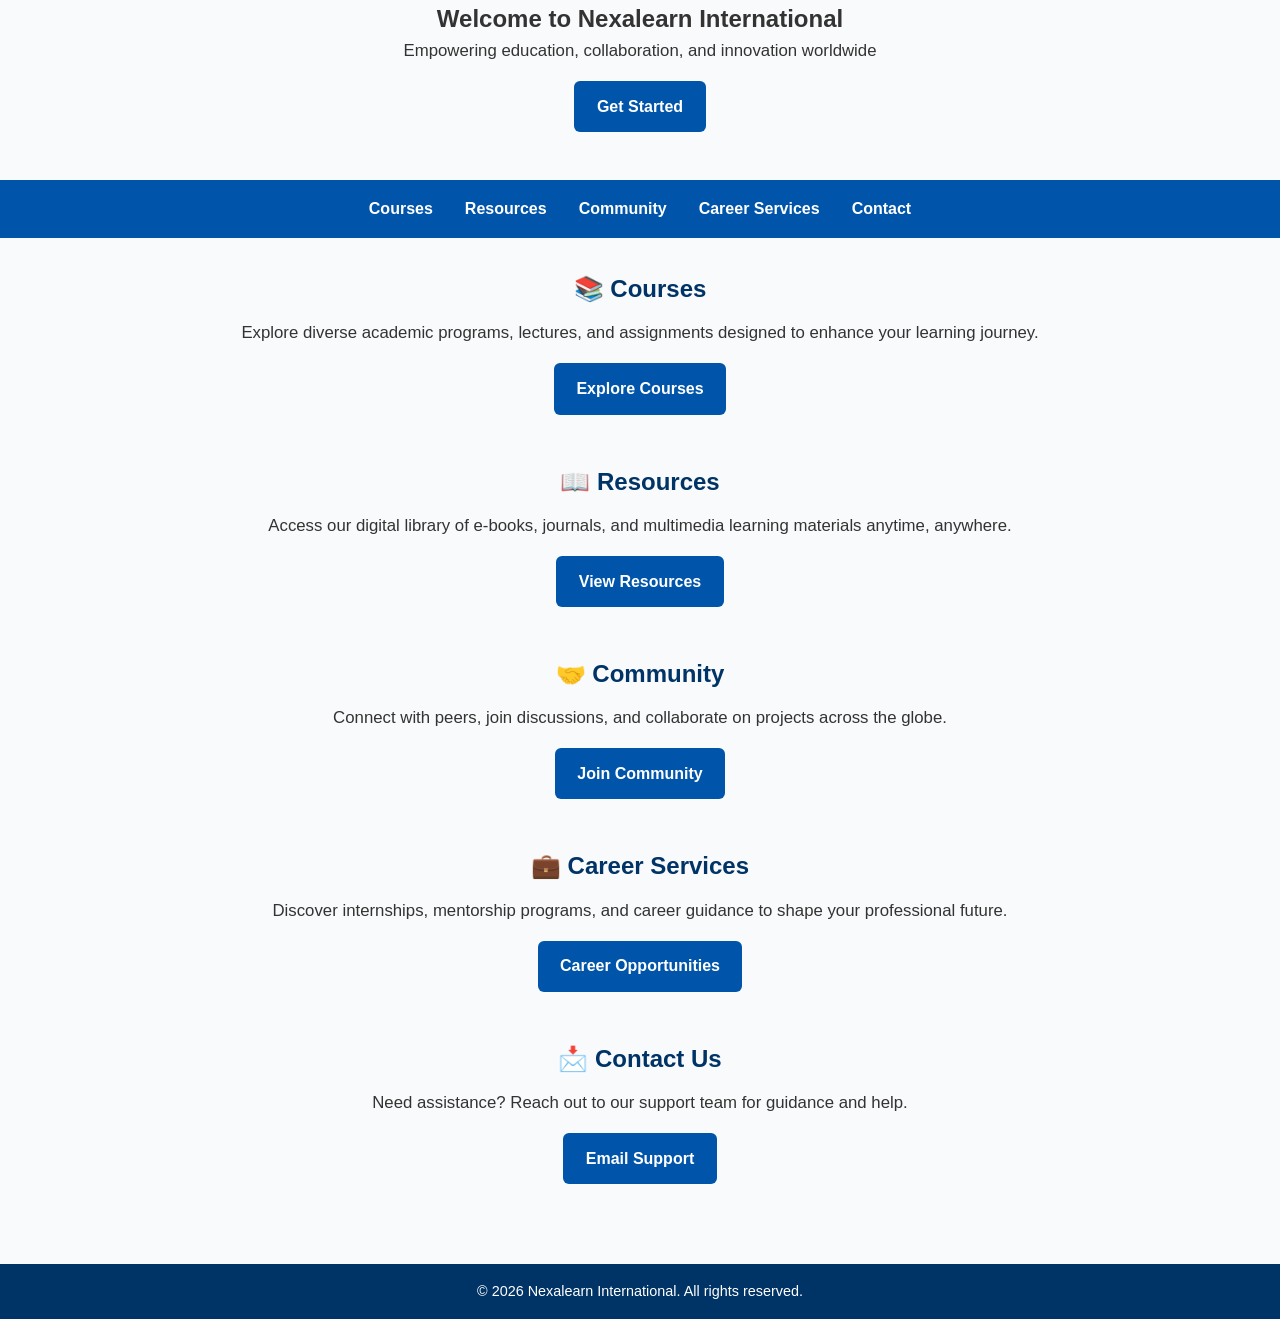
==== index.html @ a5b3d6ee "Refactor index.html with hero banner section Signed-off-by: Sulman-P <odhiambosulman3@gmail.com>" ====
<!DOCTYPE html>
<html lang="en">
<head>
  <meta charset="UTF-8">
  <meta name="viewport" content="width=device-width, initial-scale=1.0">
  <title>Nexalearn International</title>
  <link rel="stylesheet" href="styles.css">
</head>
<body>
  <!-- Hero Banner -->
  <section class="hero">
    <div class="hero-content">
      <h1>Welcome to Nexalearn International</h1>
      <p>Empowering education, collaboration, and innovation worldwide</p>
      <a href="#courses" class="btn">Get Started</a>
    </div>
  </section>

  <!-- Hamburger Menu Button -->
  <button class="menu-toggle">☰ Menu</button>

  <!-- Navigation -->
  <nav>
    <a href="#courses">Courses</a>
    <a href="#resources">Resources</a>
    <a href="#community">Community</a>
    <a href="#career">Career Services</a>
    <a href="#contact">Contact</a>
  </nav>

  <main>
    <section id="courses">
      <h2>📚 Courses</h2>
      <p>Explore diverse academic programs, lectures, and assignments designed to enhance your learning journey.</p>
      <a href="#" class="btn">Explore Courses</a>
    </section>

    <section id="resources">
      <h2>📖 Resources</h2>
      <p>Access our digital library of e-books, journals, and multimedia learning materials anytime, anywhere.</p>
      <a href="#" class="btn">View Resources</a>
    </section>

    <section id="community">
      <h2>🤝 Community</h2>
      <p>Connect with peers, join discussions, and collaborate on projects across the globe.</p>
      <a href="#" class="btn">Join Community</a>
    </section>

    <section id="career">
      <h2>💼 Career Services</h2>
      <p>Discover internships, mentorship programs, and career guidance to shape your professional future.</p>
      <a href="#" class="btn">Career Opportunities</a>
    </section>

    <section id="contact">
      <h2>📩 Contact Us</h2>
      <p>Need assistance? Reach out to our support team for guidance and help.</p>
      <a href="mailto:support@nexalearn.com" class="btn">Email Support</a>
    </section>
  </main>

  <footer>
    <p>&copy; 2026 Nexalearn International. All rights reserved.</p>
  </footer>

  <!-- JavaScript for Hamburger Menu -->
  <script>
    const menuToggle = document.querySelector('.menu-toggle');
    const nav = document.querySelector('nav');

    menuToggle.addEventListener('click', () => {
      nav.classList.toggle('active');
    });
  </script>
</body>
</html>
---- styles.css ----
/* Global Reset */
* {
  margin: 0;
  padding: 0;
  box-sizing: border-box;
}

/* Global Styles */
body {
  font-family: 'Segoe UI', Tahoma, Geneva, Verdana, sans-serif;
  background: #f9fafc;
  color: #333;
  line-height: 1.6;
}

/* Header */
header {
  background: linear-gradient(135deg, #003366, #0055aa);
  color: #fff;
  padding: 2rem;
  text-align: center;
}

header h1 {
  font-size: 2.5rem;
  margin-bottom: 0.5rem;
}

header p {
  font-size: 1.2rem;
  opacity: 0.9;
}

/* Navigation */
nav {
  background: #0055aa;
  display: flex;
  justify-content: center;
  flex-wrap: wrap;
  padding: 1rem;
}

nav a {
  color: #fff;
  margin: 0 1rem;
  text-decoration: none;
  font-weight: 600;
  transition: color 0.3s ease;
}

nav a:hover {
  color: #ffdd00;
}

/* Hamburger Menu */
.menu-toggle {
  display: none;
  background: #0055aa;
  color: #fff;
  border: none;
  font-size: 1.5rem;
  padding: 0.5rem 1rem;
  cursor: pointer;
}

/* Main Content */
main {
  padding: 2rem;
  max-width: 1100px;
  margin: auto;
}

section {
  margin-bottom: 3rem;
  text-align: center;
}

section h2 {
  color: #003366;
  margin-bottom: 0.75rem;
}

section p {
  margin-bottom: 1rem;
  font-size: 1.05rem;
}

/* Buttons */
.btn {
  display: inline-block;
  background: #0055aa;
  color: #fff;
  padding: 0.8rem 1.4rem;
  border-radius: 6px;
  text-decoration: none;
  font-weight: bold;
  transition: all 0.3s ease;
}

.btn:hover {
  background: #003366;
  transform: translateY(-2px);
}

/* Footer */
footer {
  background: #003366;
  color: #fff;
  text-align: center;
  padding: 1rem;
}

footer p {
  font-size: 0.9rem;
}

/* Responsive Layout */
@media (max-width: 768px) {
  nav {
    display: none;
    flex-direction: column;
    align-items: center;
  }

  nav.active {
    display: flex;
  }

  .menu-toggle {
    display: block;
    width: 100%;
    text-align: center;
  }

  nav a {
    margin: 0.75rem 0;
  }
}
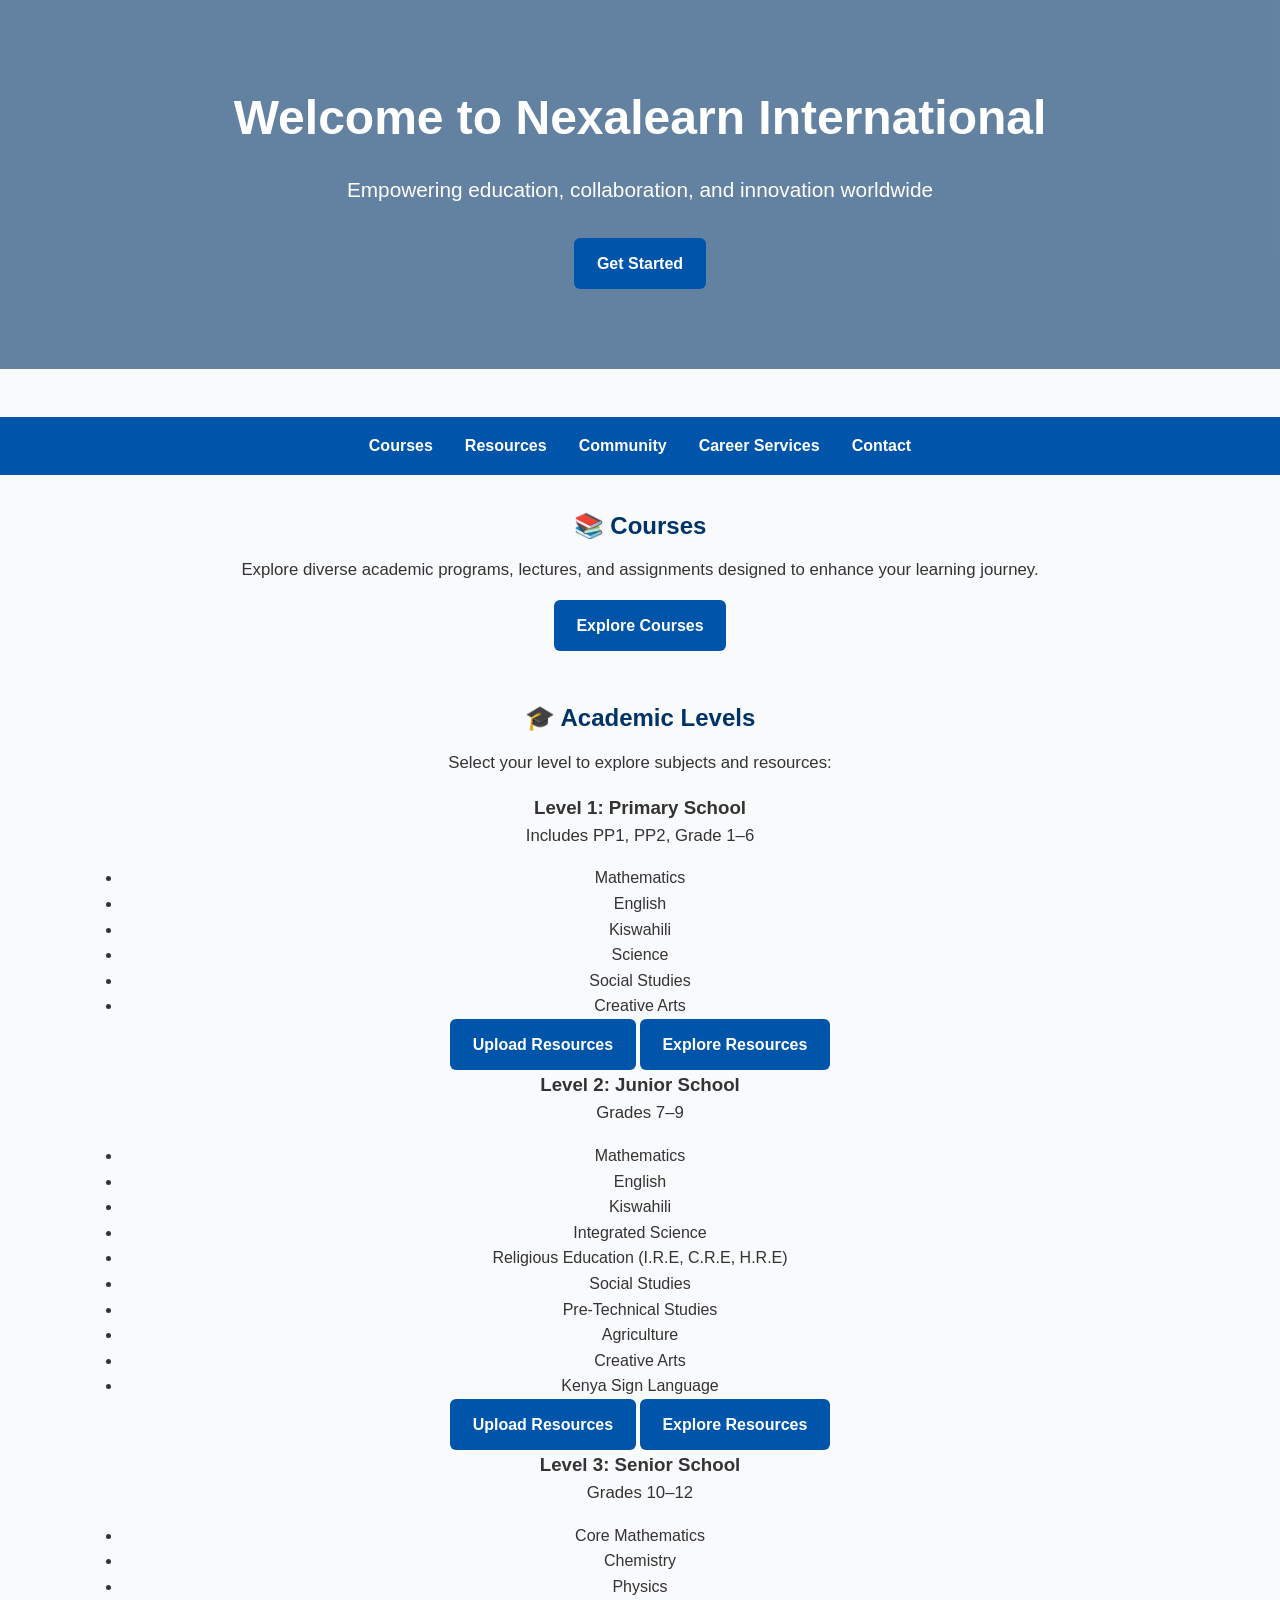
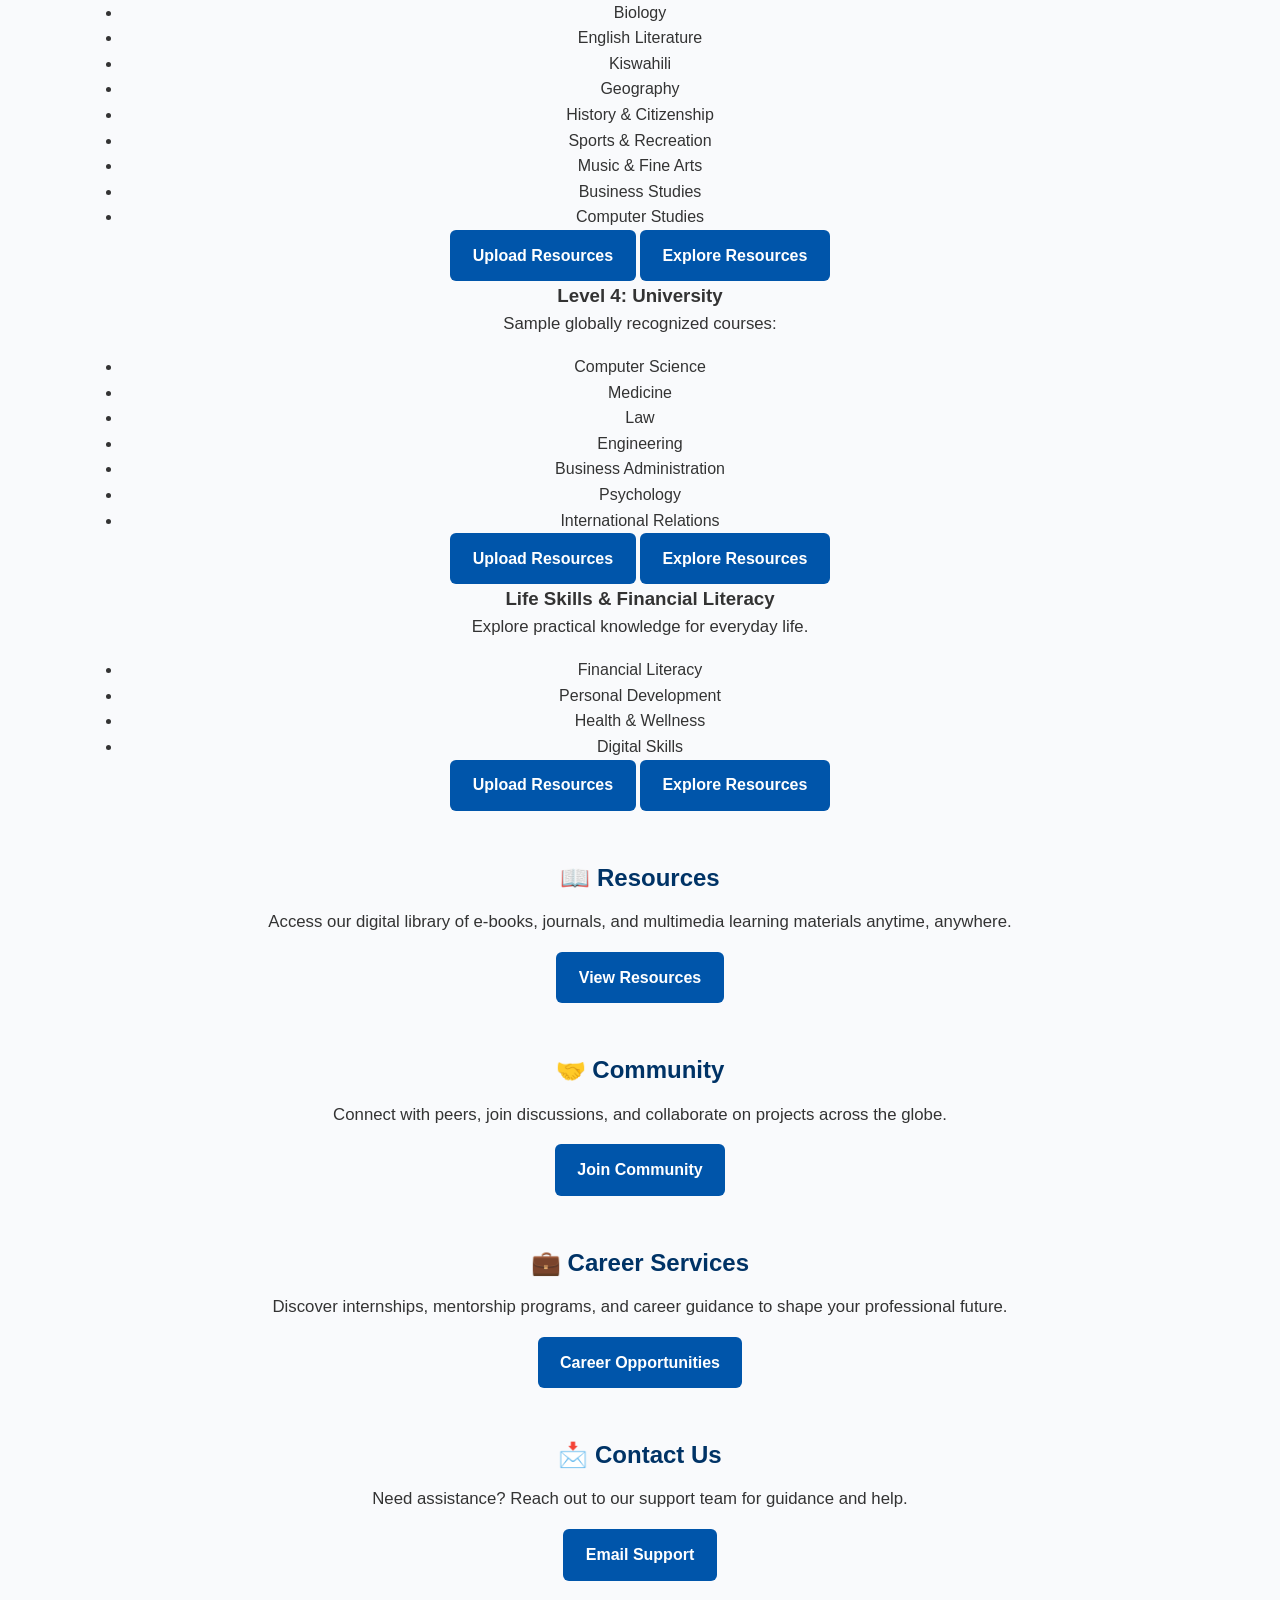
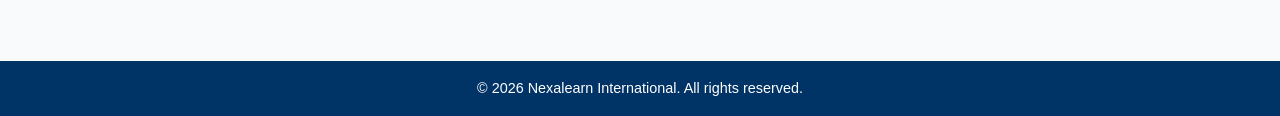
==== commit 3500648a: "Add academic levels section to index.html Added academic levels section with details for primary, ju" ====
--- a/index.html
+++ b/index.html
@@ -34,7 +34,100 @@
       <p>Explore diverse academic programs, lectures, and assignments designed to enhance your learning journey.</p>
       <a href="#" class="btn">Explore Courses</a>
     </section>
+    <section id="levels">
+  <h2>🎓 Academic Levels</h2>
+  <p>Select your level to explore subjects and resources:</p>
 
+  <!-- Level 1: Primary -->
+  <div class="level">
+    <h3>Level 1: Primary School</h3>
+    <p>Includes PP1, PP2, Grade 1–6</p>
+    <ul>
+      <li>Mathematics</li>
+      <li>English</li>
+      <li>Kiswahili</li>
+      <li>Science</li>
+      <li>Social Studies</li>
+      <li>Creative Arts</li>
+    </ul>
+    <a href="#" class="btn">Upload Resources</a>
+    <a href="#" class="btn">Explore Resources</a>
+  </div>
+
+  <!-- Level 2: Junior School -->
+  <div class="level">
+    <h3>Level 2: Junior School</h3>
+    <p>Grades 7–9</p>
+    <ul>
+      <li>Mathematics</li>
+      <li>English</li>
+      <li>Kiswahili</li>
+      <li>Integrated Science</li>
+      <li>Religious Education (I.R.E, C.R.E, H.R.E)</li>
+      <li>Social Studies</li>
+      <li>Pre‑Technical Studies</li>
+      <li>Agriculture</li>
+      <li>Creative Arts</li>
+      <li>Kenya Sign Language</li>
+    </ul>
+    <a href="#" class="btn">Upload Resources</a>
+    <a href="#" class="btn">Explore Resources</a>
+  </div>
+
+  <!-- Level 3: Senior School -->
+  <div class="level">
+    <h3>Level 3: Senior School</h3>
+    <p>Grades 10–12</p>
+    <ul>
+      <li>Core Mathematics</li>
+      <li>Chemistry</li>
+      <li>Physics</li>
+      <li>Biology</li>
+      <li>English Literature</li>
+      <li>Kiswahili</li>
+      <li>Geography</li>
+      <li>History & Citizenship</li>
+      <li>Sports & Recreation</li>
+      <li>Music & Fine Arts</li>
+      <li>Business Studies</li>
+      <li>Computer Studies</li>
+    </ul>
+    <a href="#" class="btn">Upload Resources</a>
+    <a href="#" class="btn">Explore Resources</a>
+  </div>
+
+  <!-- Level 4: University -->
+  <div class="level">
+    <h3>Level 4: University</h3>
+    <p>Sample globally recognized courses:</p>
+    <ul>
+      <li>Computer Science</li>
+      <li>Medicine</li>
+      <li>Law</li>
+      <li>Engineering</li>
+      <li>Business Administration</li>
+      <li>Psychology</li>
+      <li>International Relations</li>
+    </ul>
+    <a href="#" class="btn">Upload Resources</a>
+    <a href="#" class="btn">Explore Resources</a>
+  </div>
+
+  <!-- Life Skills & Financial Literacy -->
+  <div class="level">
+    <h3>Life Skills & Financial Literacy</h3>
+    <p>Explore practical knowledge for everyday life.</p>
+    <ul>
+      <li>Financial Literacy</li>
+      <li>Personal Development</li>
+      <li>Health & Wellness</li>
+      <li>Digital Skills</li>
+     </ul>
+     <a href="#" class="btn">Upload Resources</a>
+     <a href="#" class="btn">Explore Resources</a>
+     </div>
+    </section>
+    
     <section id="resources">
       <h2>📖 Resources</h2>
       <p>Access our digital library of e-books, journals, and multimedia learning materials anytime, anywhere.</p>
--- a/styles.css
+++ b/styles.css
@@ -136,3 +136,34 @@
     margin: 0.75rem 0;
   }
 }
+/* Hero Banner */
+.hero {
+  background: url('https://source.unsplash.com/1600x600/?education,learning') no-repeat center center/cover;
+  color: #fff;
+  text-align: center;
+  padding: 5rem 2rem;
+  position: relative;
+}
+
+.hero::after {
+  content: "";
+  position: absolute;
+  top: 0; left: 0;
+  width: 100%; height: 100%;
+  background: rgba(0, 51, 102, 0.6); /* dark overlay */
+}
+
+.hero-content {
+  position: relative;
+  z-index: 1;
+}
+
+.hero h1 {
+  font-size: 3rem;
+  margin-bottom: 1rem;
+}
+
+.hero p {
+  font-size: 1.3rem;
+  margin-bottom: 2rem;
+}
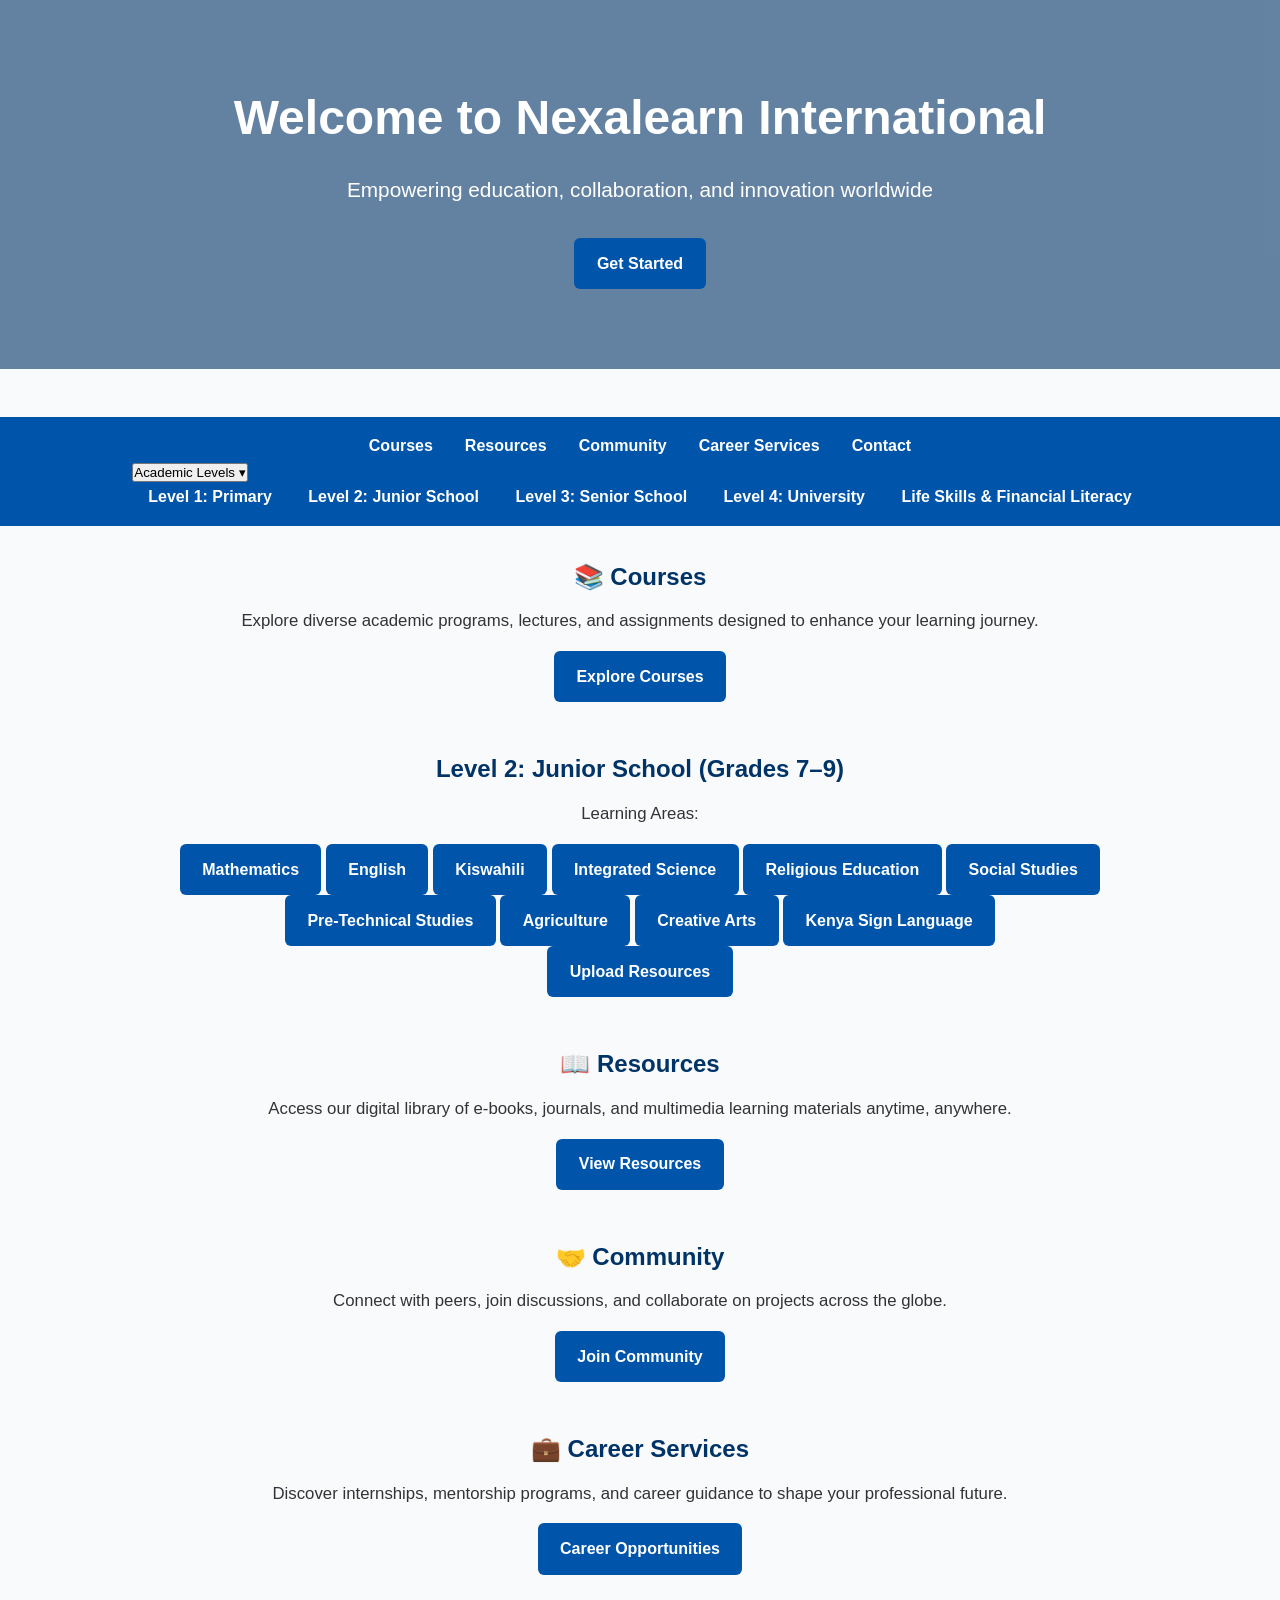
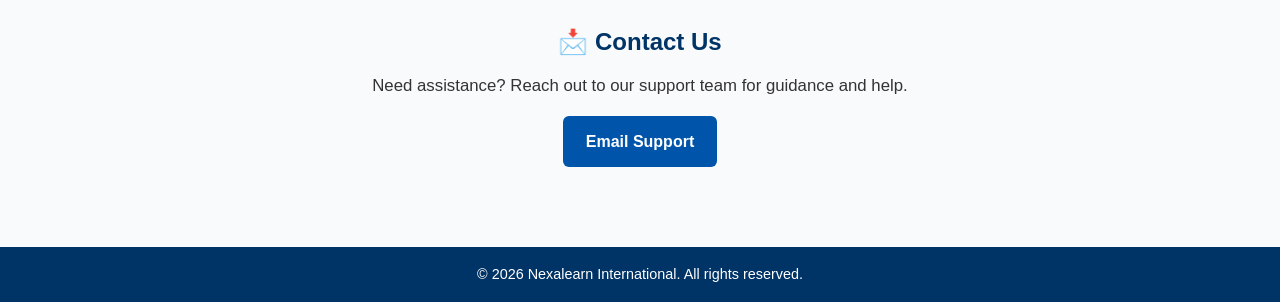
==== commit 79f86f97: "Update index.html Signed-off-by: Sulman-P <odhiambosulman3@gmail.com>" ====
--- a/index.html
+++ b/index.html
@@ -20,114 +20,51 @@
   <button class="menu-toggle">☰ Menu</button>
 
   <!-- Navigation -->
-  <nav>
-    <a href="#courses">Courses</a>
-    <a href="#resources">Resources</a>
-    <a href="#community">Community</a>
-    <a href="#career">Career Services</a>
-    <a href="#contact">Contact</a>
-  </nav>
+<nav>
+  <a href="#courses">Courses</a>
+  <a href="#resources">Resources</a>
+  <a href="#community">Community</a>
+  <a href="#career">Career Services</a>
+  <a href="#contact">Contact</a>
+
+  <!-- Academic Levels Dropdown -->
+  <div class="dropdown">
+    <button class="dropbtn">Academic Levels ▾</button>
+    <div class="dropdown-content">
+      <a href="#primary">Level 1: Primary</a>
+      <a href="#junior">Level 2: Junior School</a>
+      <a href="#senior">Level 3: Senior School</a>
+      <a href="#university">Level 4: University</a>
+      <a href="#life">Life Skills & Financial Literacy</a>
+    </div>
+  </div>
+</nav>
 
   <main>
+    
     <section id="courses">
       <h2>📚 Courses</h2>
       <p>Explore diverse academic programs, lectures, and assignments designed to enhance your learning journey.</p>
       <a href="#" class="btn">Explore Courses</a>
     </section>
-    <section id="levels">
-  <h2>🎓 Academic Levels</h2>
-  <p>Select your level to explore subjects and resources:</p>
-
-  <!-- Level 1: Primary -->
-  <div class="level">
-    <h3>Level 1: Primary School</h3>
-    <p>Includes PP1, PP2, Grade 1–6</p>
-    <ul>
-      <li>Mathematics</li>
-      <li>English</li>
-      <li>Kiswahili</li>
-      <li>Science</li>
-      <li>Social Studies</li>
-      <li>Creative Arts</li>
-    </ul>
-    <a href="#" class="btn">Upload Resources</a>
-    <a href="#" class="btn">Explore Resources</a>
-  </div>
-
-  <!-- Level 2: Junior School -->
-  <div class="level">
-    <h3>Level 2: Junior School</h3>
-    <p>Grades 7–9</p>
-    <ul>
-      <li>Mathematics</li>
-      <li>English</li>
-      <li>Kiswahili</li>
-      <li>Integrated Science</li>
-      <li>Religious Education (I.R.E, C.R.E, H.R.E)</li>
-      <li>Social Studies</li>
-      <li>Pre‑Technical Studies</li>
-      <li>Agriculture</li>
-      <li>Creative Arts</li>
-      <li>Kenya Sign Language</li>
-    </ul>
-    <a href="#" class="btn">Upload Resources</a>
-    <a href="#" class="btn">Explore Resources</a>
-  </div>
-
-  <!-- Level 3: Senior School -->
-  <div class="level">
-    <h3>Level 3: Senior School</h3>
-    <p>Grades 10–12</p>
-    <ul>
-      <li>Core Mathematics</li>
-      <li>Chemistry</li>
-      <li>Physics</li>
-      <li>Biology</li>
-      <li>English Literature</li>
-      <li>Kiswahili</li>
-      <li>Geography</li>
-      <li>History & Citizenship</li>
-      <li>Sports & Recreation</li>
-      <li>Music & Fine Arts</li>
-      <li>Business Studies</li>
-      <li>Computer Studies</li>
-    </ul>
-    <a href="#" class="btn">Upload Resources</a>
-    <a href="#" class="btn">Explore Resources</a>
-  </div>
-
-  <!-- Level 4: University -->
-  <div class="level">
-    <h3>Level 4: University</h3>
-    <p>Sample globally recognized courses:</p>
-    <ul>
-      <li>Computer Science</li>
-      <li>Medicine</li>
-      <li>Law</li>
-      <li>Engineering</li>
-      <li>Business Administration</li>
-      <li>Psychology</li>
-      <li>International Relations</li>
-    </ul>
-    <a href="#" class="btn">Upload Resources</a>
-    <a href="#" class="btn">Explore Resources</a>
-  </div>
-
-  <!-- Life Skills & Financial Literacy -->
-  <div class="level">
-    <h3>Life Skills & Financial Literacy</h3>
-    <p>Explore practical knowledge for everyday life.</p>
-    <ul>
-      <li>Financial Literacy</li>
-      <li>Personal Development</li>
-      <li>Health & Wellness</li>
-      <li>Digital Skills</li>
-     </ul>
-     <a href="#" class="btn">Upload Resources</a>
-     <a href="#" class="btn">Explore Resources</a>
-     </div>
+    <section id="junior">
+       <h2>Level 2: Junior School (Grades 7–9)</h2>
+       <p>Learning Areas:</p>
+      <div class="subjects">
+      <a href="resources/mathematics.html" class="btn">Mathematics</a>
+      <a href="resources/english.html" class="btn">English</a>
+      <a href="resources/kiswahili.html" class="btn">Kiswahili</a>
+      <a href="resources/science.html" class="btn">Integrated Science</a>
+      <a href="resources/religion.html" class="btn">Religious Education</a>
+      <a href="resources/social.html" class="btn">Social Studies</a>
+      <a href="resources/pretech.html" class="btn">Pre‑Technical Studies</a>
+      <a href="resources/agriculture.html" class="btn">Agriculture</a>
+      <a href="resources/arts.html" class="btn">Creative Arts</a>
+      <a href="resources/signlanguage.html" class="btn">Kenya Sign Language</a>
+      </div>
+      <a href="#" class="btn">Upload Resources</a>
     </section>
-    
+ 
     <section id="resources">
       <h2>📖 Resources</h2>
       <p>Access our digital library of e-books, journals, and multimedia learning materials anytime, anywhere.</p>
--- a/styles.css
+++ b/styles.css
@@ -167,3 +167,34 @@
   font-size: 1.3rem;
   margin-bottom: 2rem;
 }
+/* Academic Levels */
+#levels {
+  padding: 2rem;
+  background: #eef3f9;
+  border-radius: 8px;
+  margin-top: 2rem;
+}
+
+.level {
+  background: #fff;
+  border: 1px solid #ddd;
+  border-radius: 6px;
+  padding: 1.5rem;
+  margin-bottom: 1.5rem;
+  box-shadow: 0 2px 6px rgba(0,0,0,0.05);
+}
+
+.level h3 {
+  color: #0055aa;
+  margin-bottom: 0.5rem;
+}
+
+.level ul {
+  list-style: disc;
+  padding-left: 1.5rem;
+  margin-bottom: 1rem;
+}
+
+.level .btn {
+  margin-right: 0.5rem;
+}
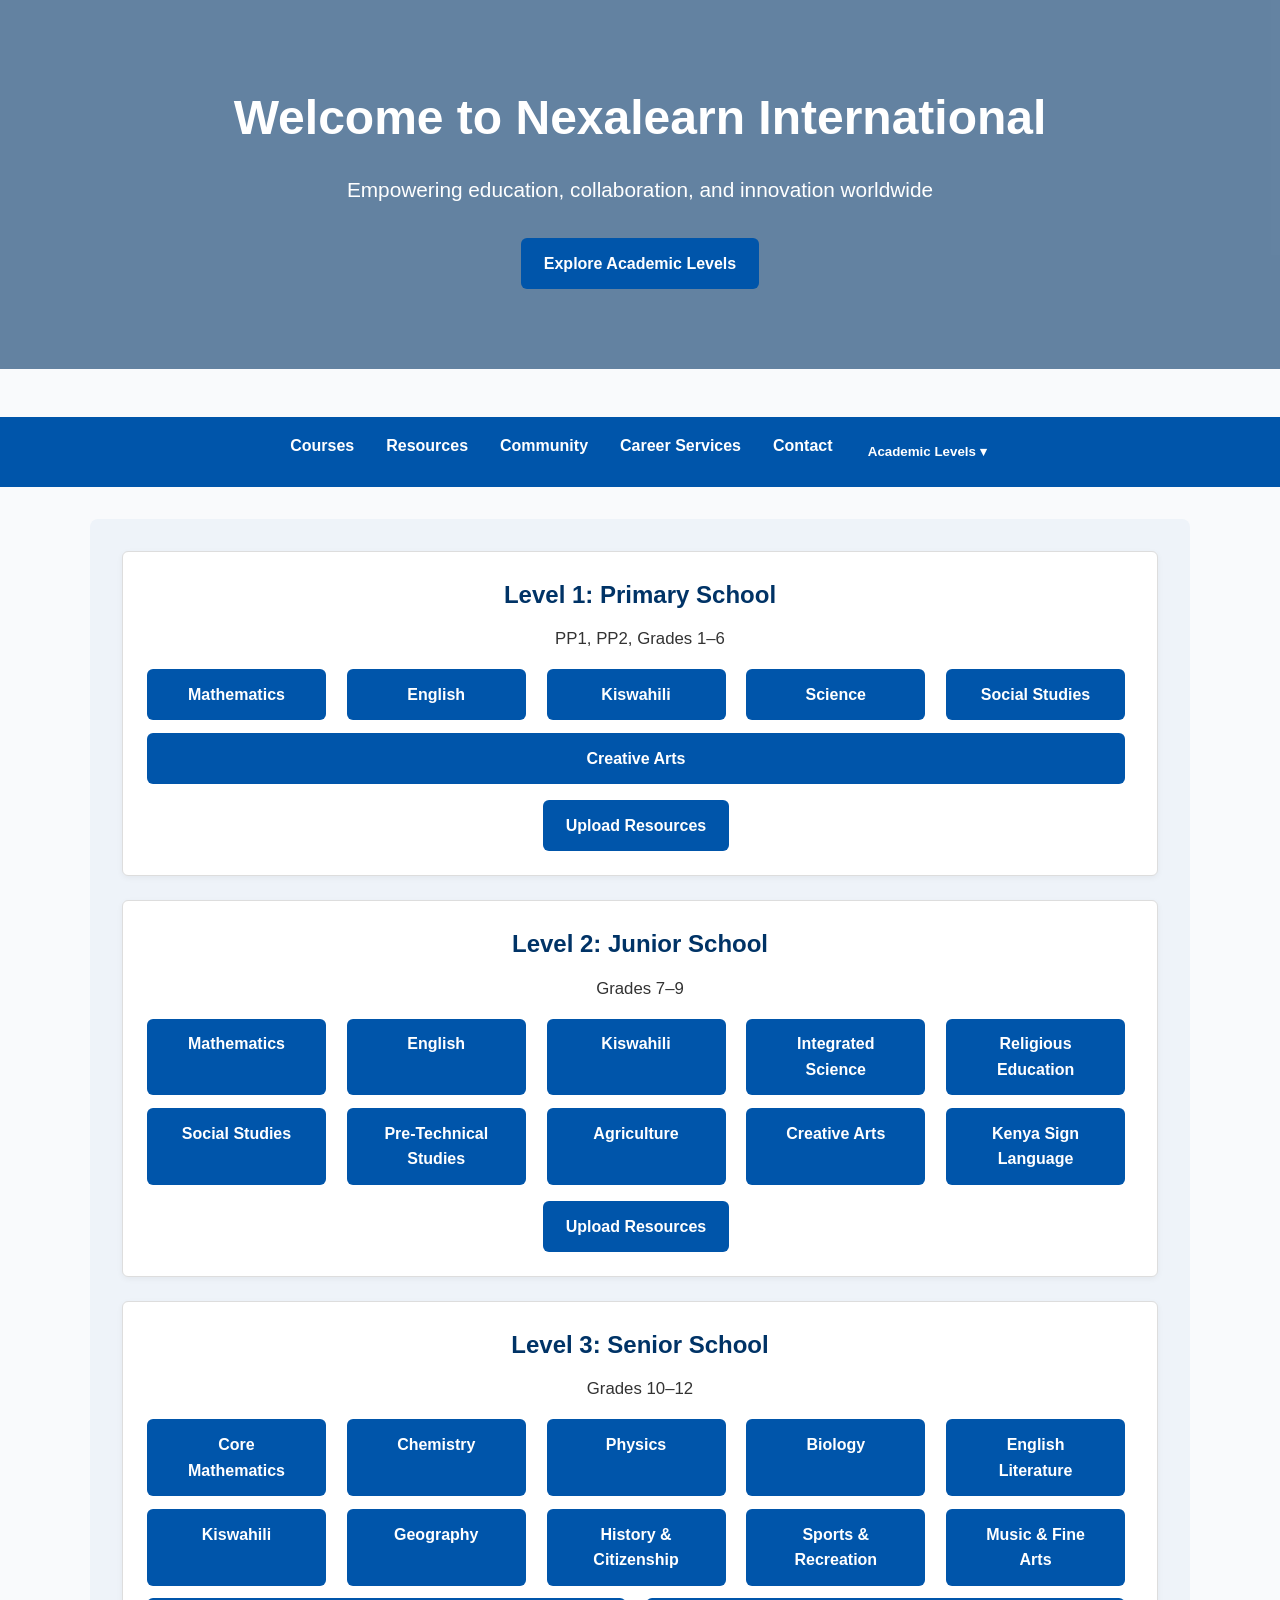
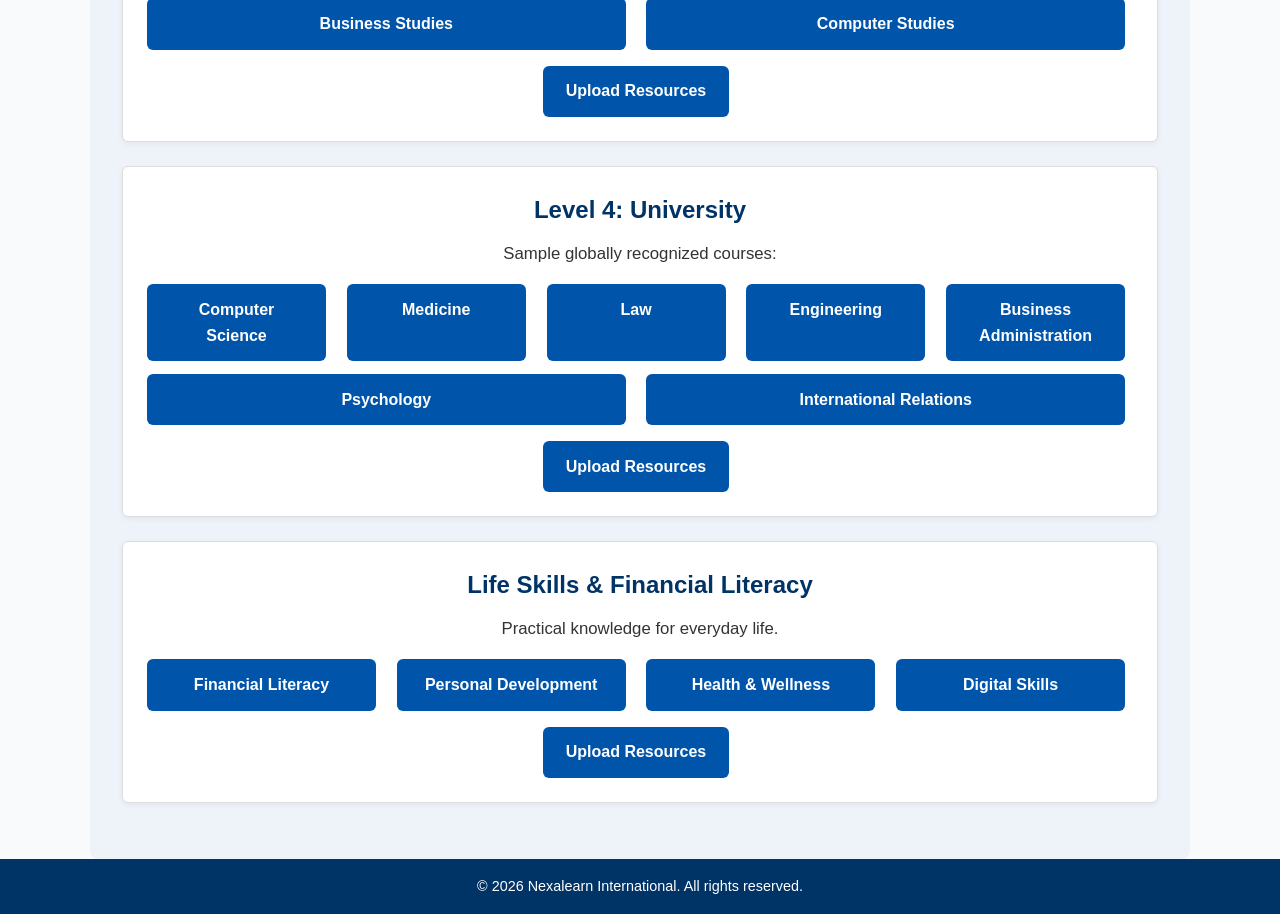
==== commit 8705aeab: "Revise academic levels and hero banner link Updated the structure of the academic levels section and" ====
--- a/index.html
+++ b/index.html
@@ -12,7 +12,7 @@
     <div class="hero-content">
       <h1>Welcome to Nexalearn International</h1>
       <p>Empowering education, collaboration, and innovation worldwide</p>
-      <a href="#courses" class="btn">Get Started</a>
+      <a href="#levels" class="btn">Explore Academic Levels</a>
     </div>
   </section>
 
@@ -20,73 +20,109 @@
   <button class="menu-toggle">☰ Menu</button>
 
   <!-- Navigation -->
-<nav>
-  <a href="#courses">Courses</a>
-  <a href="#resources">Resources</a>
-  <a href="#community">Community</a>
-  <a href="#career">Career Services</a>
-  <a href="#contact">Contact</a>
+  <nav>
+    <a href="#courses">Courses</a>
+    <a href="#resources">Resources</a>
+    <a href="#community">Community</a>
+    <a href="#career">Career Services</a>
+    <a href="#contact">Contact</a>
 
-  <!-- Academic Levels Dropdown -->
-  <div class="dropdown">
-    <button class="dropbtn">Academic Levels ▾</button>
-    <div class="dropdown-content">
-      <a href="#primary">Level 1: Primary</a>
-      <a href="#junior">Level 2: Junior School</a>
-      <a href="#senior">Level 3: Senior School</a>
-      <a href="#university">Level 4: University</a>
-      <a href="#life">Life Skills & Financial Literacy</a>
+    <!-- Academic Levels Dropdown -->
+    <div class="dropdown">
+      <button class="dropbtn">Academic Levels ▾</button>
+      <div class="dropdown-content">
+        <a href="#primary">Level 1: Primary</a>
+        <a href="#junior">Level 2: Junior School</a>
+        <a href="#senior">Level 3: Senior School</a>
+        <a href="#university">Level 4: University</a>
+        <a href="#life">Life Skills</a>
+      </div>
     </div>
-  </div>
-</nav>
+  </nav>
 
-  <main>
-    
-    <section id="courses">
-      <h2>📚 Courses</h2>
-      <p>Explore diverse academic programs, lectures, and assignments designed to enhance your learning journey.</p>
-      <a href="#" class="btn">Explore Courses</a>
-    </section>
-    <section id="junior">
-       <h2>Level 2: Junior School (Grades 7–9)</h2>
-       <p>Learning Areas:</p>
+  <main id="levels">
+    <!-- Primary Level -->
+    <section id="primary" class="level">
+      <h2>Level 1: Primary School</h2>
+      <p>PP1, PP2, Grades 1–6</p>
       <div class="subjects">
-      <a href="resources/mathematics.html" class="btn">Mathematics</a>
-      <a href="resources/english.html" class="btn">English</a>
-      <a href="resources/kiswahili.html" class="btn">Kiswahili</a>
-      <a href="resources/science.html" class="btn">Integrated Science</a>
-      <a href="resources/religion.html" class="btn">Religious Education</a>
-      <a href="resources/social.html" class="btn">Social Studies</a>
-      <a href="resources/pretech.html" class="btn">Pre‑Technical Studies</a>
-      <a href="resources/agriculture.html" class="btn">Agriculture</a>
-      <a href="resources/arts.html" class="btn">Creative Arts</a>
-      <a href="resources/signlanguage.html" class="btn">Kenya Sign Language</a>
+        <a href="resources/mathematics.html" class="btn">Mathematics</a>
+        <a href="resources/english.html" class="btn">English</a>
+        <a href="resources/kiswahili.html" class="btn">Kiswahili</a>
+        <a href="resources/science.html" class="btn">Science</a>
+        <a href="resources/social.html" class="btn">Social Studies</a>
+        <a href="resources/arts.html" class="btn">Creative Arts</a>
       </div>
       <a href="#" class="btn">Upload Resources</a>
     </section>
- 
-    <section id="resources">
-      <h2>📖 Resources</h2>
-      <p>Access our digital library of e-books, journals, and multimedia learning materials anytime, anywhere.</p>
-      <a href="#" class="btn">View Resources</a>
+
+    <!-- Junior School -->
+    <section id="junior" class="level">
+      <h2>Level 2: Junior School</h2>
+      <p>Grades 7–9</p>
+      <div class="subjects">
+        <a href="resources/mathematics.html" class="btn">Mathematics</a>
+        <a href="resources/english.html" class="btn">English</a>
+        <a href="resources/kiswahili.html" class="btn">Kiswahili</a>
+        <a href="resources/science.html" class="btn">Integrated Science</a>
+        <a href="resources/religion.html" class="btn">Religious Education</a>
+        <a href="resources/social.html" class="btn">Social Studies</a>
+        <a href="resources/pretech.html" class="btn">Pre‑Technical Studies</a>
+        <a href="resources/agriculture.html" class="btn">Agriculture</a>
+        <a href="resources/arts.html" class="btn">Creative Arts</a>
+        <a href="resources/signlanguage.html" class="btn">Kenya Sign Language</a>
+      </div>
+      <a href="#" class="btn">Upload Resources</a>
     </section>
 
-    <section id="community">
-      <h2>🤝 Community</h2>
-      <p>Connect with peers, join discussions, and collaborate on projects across the globe.</p>
-      <a href="#" class="btn">Join Community</a>
+    <!-- Senior School -->
+    <section id="senior" class="level">
+      <h2>Level 3: Senior School</h2>
+      <p>Grades 10–12</p>
+      <div class="subjects">
+        <a href="resources/mathematics.html" class="btn">Core Mathematics</a>
+        <a href="resources/chemistry.html" class="btn">Chemistry</a>
+        <a href="resources/physics.html" class="btn">Physics</a>
+        <a href="resources/biology.html" class="btn">Biology</a>
+        <a href="resources/englishlit.html" class="btn">English Literature</a>
+        <a href="resources/kiswahili.html" class="btn">Kiswahili</a>
+        <a href="resources/geography.html" class="btn">Geography</a>
+        <a href="resources/history.html" class="btn">History & Citizenship</a>
+        <a href="resources/sports.html" class="btn">Sports & Recreation</a>
+        <a href="resources/music.html" class="btn">Music & Fine Arts</a>
+        <a href="resources/business.html" class="btn">Business Studies</a>
+        <a href="resources/computer.html" class="btn">Computer Studies</a>
+      </div>
+      <a href="#" class="btn">Upload Resources</a>
     </section>
 
-    <section id="career">
-      <h2>💼 Career Services</h2>
-      <p>Discover internships, mentorship programs, and career guidance to shape your professional future.</p>
-      <a href="#" class="btn">Career Opportunities</a>
+    <!-- University -->
+    <section id="university" class="level">
+      <h2>Level 4: University</h2>
+      <p>Sample globally recognized courses:</p>
+      <div class="subjects">
+        <a href="resources/compsci.html" class="btn">Computer Science</a>
+        <a href="resources/medicine.html" class="btn">Medicine</a>
+        <a href="resources/law.html" class="btn">Law</a>
+        <a href="resources/engineering.html" class="btn">Engineering</a>
+        <a href="resources/business.html" class="btn">Business Administration</a>
+        <a href="resources/psychology.html" class="btn">Psychology</a>
+        <a href="resources/intlrelations.html" class="btn">International Relations</a>
+      </div>
+      <a href="#" class="btn">Upload Resources</a>
     </section>
 
-    <section id="contact">
-      <h2>📩 Contact Us</h2>
-      <p>Need assistance? Reach out to our support team for guidance and help.</p>
-      <a href="mailto:support@nexalearn.com" class="btn">Email Support</a>
+    <!-- Life Skills -->
+    <section id="life" class="level">
+      <h2>Life Skills & Financial Literacy</h2>
+      <p>Practical knowledge for everyday life.</p>
+      <div class="subjects">
+        <a href="resources/finance.html" class="btn">Financial Literacy</a>
+        <a href="resources/personaldev.html" class="btn">Personal Development</a>
+        <a href="resources/health.html" class="btn">Health & Wellness</a>
+        <a href="resources/digital.html" class="btn">Digital Skills</a>
+      </div>
+      <a href="#" class="btn">Upload Resources</a>
     </section>
   </main>
 
--- a/styles.css
+++ b/styles.css
@@ -198,3 +198,54 @@
 .level .btn {
   margin-right: 0.5rem;
 }
+/* Dropdown Menu */
+.dropdown {
+  position: relative;
+  display: inline-block;
+}
+
+.dropbtn {
+  background: #0055aa;
+  color: #fff;
+  padding: 0.7rem 1.2rem;
+  font-weight: bold;
+  border: none;
+  cursor: pointer;
+}
+
+.dropdown-content {
+  display: none;
+  position: absolute;
+  background: #fff;
+  min-width: 200px;
+  box-shadow: 0 4px 8px rgba(0,0,0,0.1);
+  z-index: 1;
+}
+
+.dropdown-content a {
+  color: #333;
+  padding: 0.7rem 1rem;
+  text-decoration: none;
+  display: block;
+}
+
+.dropdown-content a:hover {
+  background: #f0f0f0;
+}
+
+.dropdown:hover .dropdown-content {
+  display: block;
+}
+
+/* Subject Buttons */
+.subjects {
+  display: flex;
+  flex-wrap: wrap;
+  gap: 0.8rem;
+  margin-bottom: 1rem;
+}
+
+.subjects .btn {
+  flex: 1 1 150px;
+  text-align: center;
+}
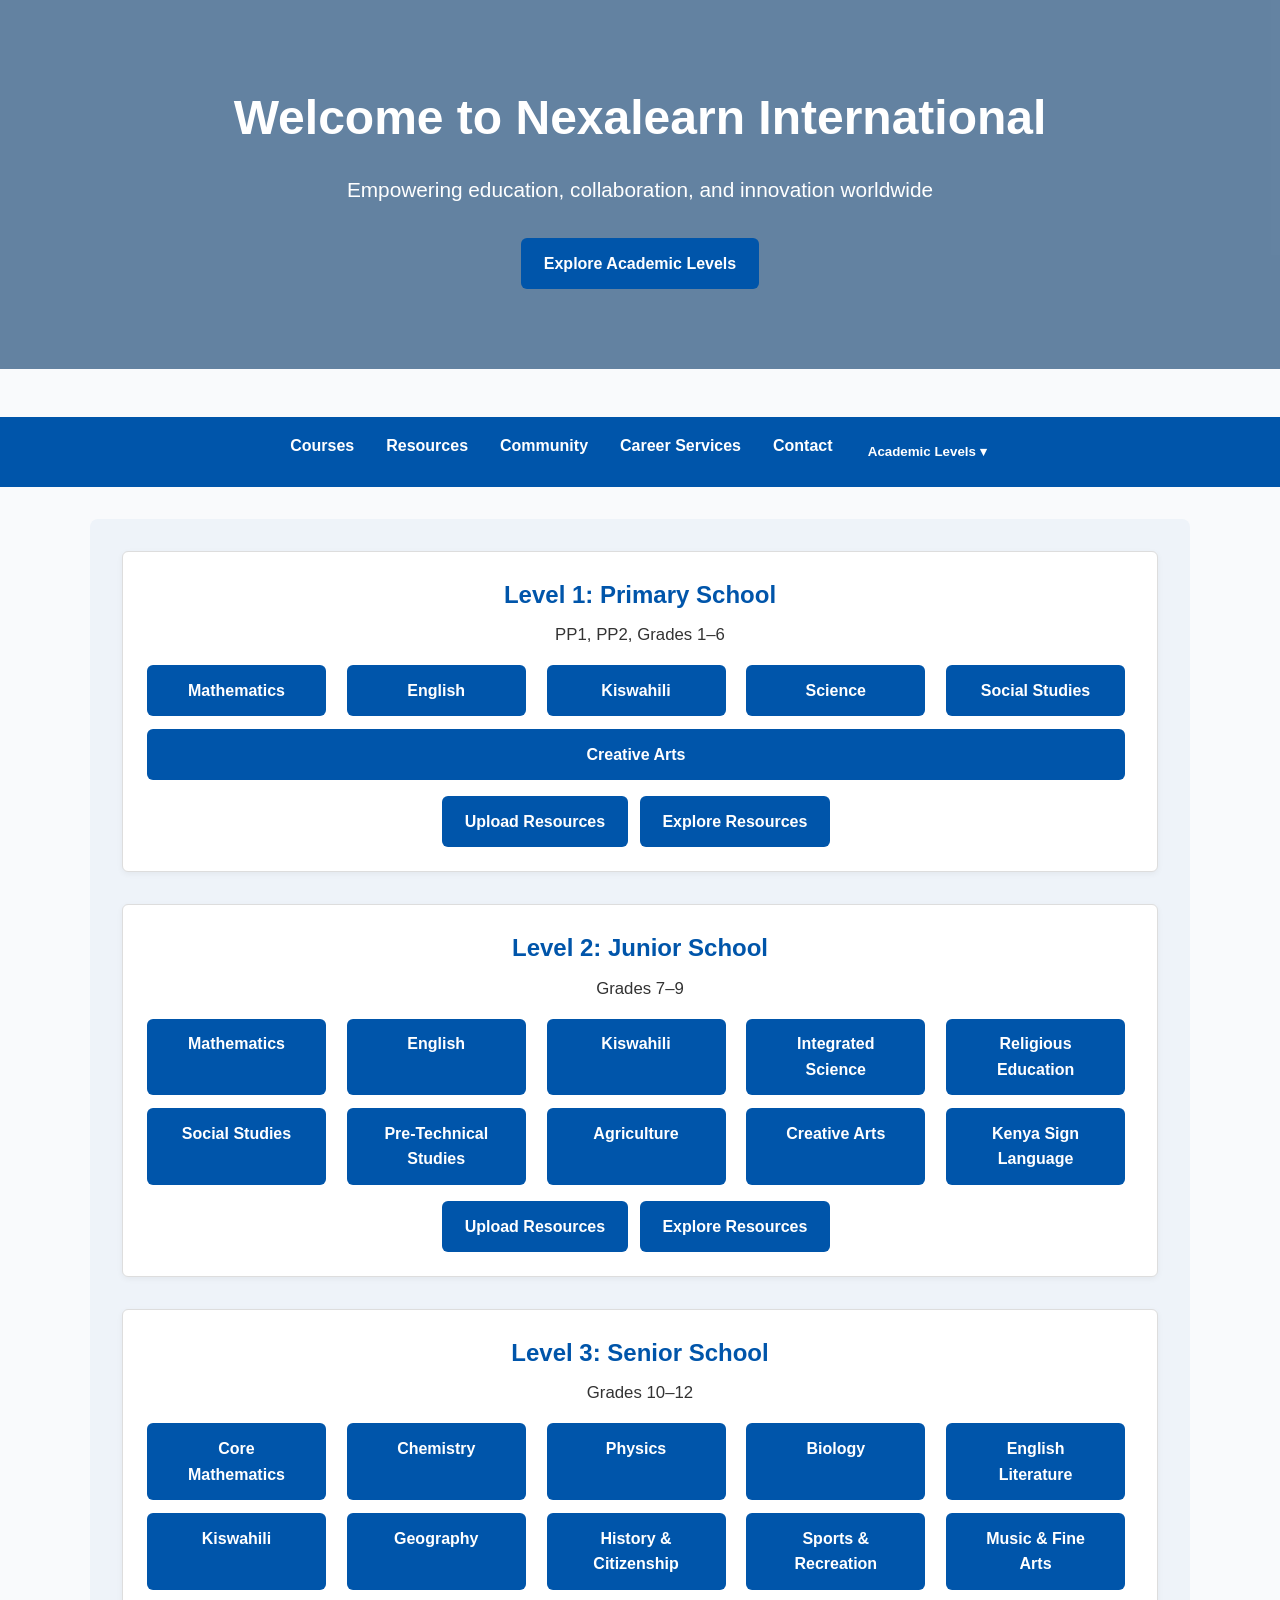
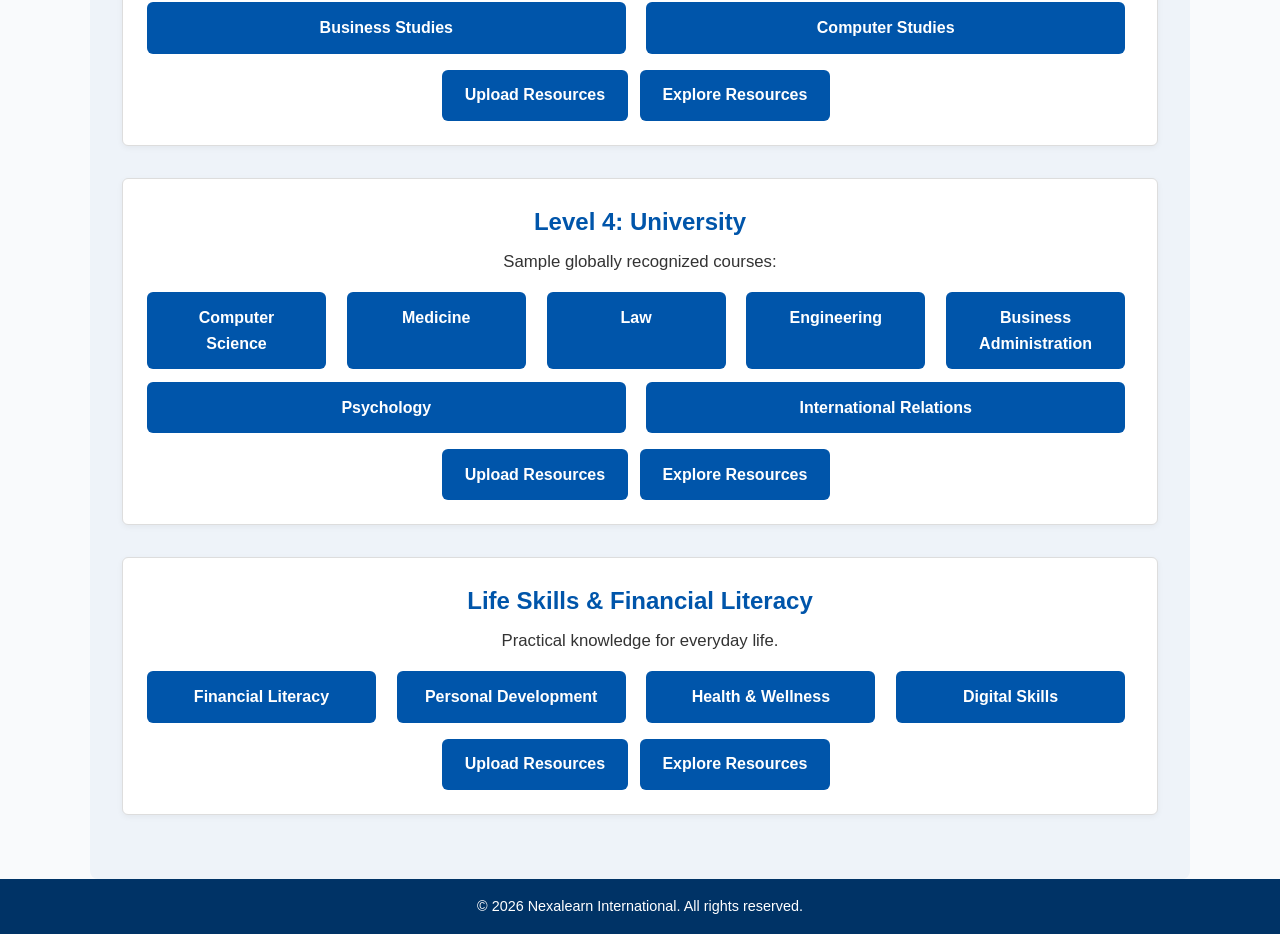
==== commit 8bffbc94: "Update index.html Signed-off-by: Sulman-P <odhiambosulman3@gmail.com>" ====
--- a/index.html
+++ b/index.html
@@ -53,8 +53,13 @@
         <a href="resources/social.html" class="btn">Social Studies</a>
         <a href="resources/arts.html" class="btn">Creative Arts</a>
       </div>
-      <a href="#" class="btn">Upload Resources</a>
-    </section>
+      <!-- Upload Resources Button -->
+      <label class="btn upload-btn">
+         Upload Resources
+        <input type="file" hidden>
+       </label>
+       <a href="#" class="btn">Explore Resources</a>
+     </section>
 
     <!-- Junior School -->
     <section id="junior" class="level">
@@ -72,8 +77,14 @@
         <a href="resources/arts.html" class="btn">Creative Arts</a>
         <a href="resources/signlanguage.html" class="btn">Kenya Sign Language</a>
       </div>
-      <a href="#" class="btn">Upload Resources</a>
-    </section>
+      <!-- Upload Resources Button -->
+      <label class="btn upload-btn">
+         Upload Resources
+       <input type="file" hidden>
+       </label>
+
+        <a href="#" class="btn">Explore Resources</a>
+     </section>
 
     <!-- Senior School -->
     <section id="senior" class="level">
@@ -93,8 +104,14 @@
         <a href="resources/business.html" class="btn">Business Studies</a>
         <a href="resources/computer.html" class="btn">Computer Studies</a>
       </div>
-      <a href="#" class="btn">Upload Resources</a>
-    </section>
+     <!-- Upload Resources Button -->
+  <label class="btn upload-btn">
+     Upload Resources
+     <input type="file" hidden>
+     </label>
+
+     <a href="#" class="btn">Explore Resources</a>
+   </section>
 
     <!-- University -->
     <section id="university" class="level">
@@ -109,8 +126,14 @@
         <a href="resources/psychology.html" class="btn">Psychology</a>
         <a href="resources/intlrelations.html" class="btn">International Relations</a>
       </div>
-      <a href="#" class="btn">Upload Resources</a>
-    </section>
+      <!-- Upload Resources Button -->
+     <label class="btn upload-btn">
+       Upload Resources
+      <input type="file" hidden>
+      </label>
+
+       <a href="#" class="btn">Explore Resources</a>
+     </section>
 
     <!-- Life Skills -->
     <section id="life" class="level">
@@ -122,8 +145,13 @@
         <a href="resources/health.html" class="btn">Health & Wellness</a>
         <a href="resources/digital.html" class="btn">Digital Skills</a>
       </div>
-      <a href="#" class="btn">Upload Resources</a>
-    </section>
+      <!-- Upload Resources Button -->
+     <label class="btn upload-btn">
+       Upload Resources
+      <input type="file" hidden>
+      </label>
+      <a href="#" class="btn">Explore Resources</a>
+   </section>
   </main>
 
   <footer>
--- a/styles.css
+++ b/styles.css
@@ -217,7 +217,7 @@
   display: none;
   position: absolute;
   background: #fff;
-  min-width: 200px;
+  min-width: 220px;
   box-shadow: 0 4px 8px rgba(0,0,0,0.1);
   z-index: 1;
 }
@@ -237,7 +237,21 @@
   display: block;
 }
 
-/* Subject Buttons */
+/* Academic Levels Section */
+.level {
+  background: #fff;
+  border: 1px solid #ddd;
+  border-radius: 6px;
+  padding: 1.5rem;
+  margin-bottom: 2rem;
+  box-shadow: 0 2px 6px rgba(0,0,0,0.05);
+}
+
+.level h2 {
+  color: #0055aa;
+  margin-bottom: 0.5rem;
+}
+
 .subjects {
   display: flex;
   flex-wrap: wrap;
@@ -249,3 +263,4 @@
   flex: 1 1 150px;
   text-align: center;
 }
+
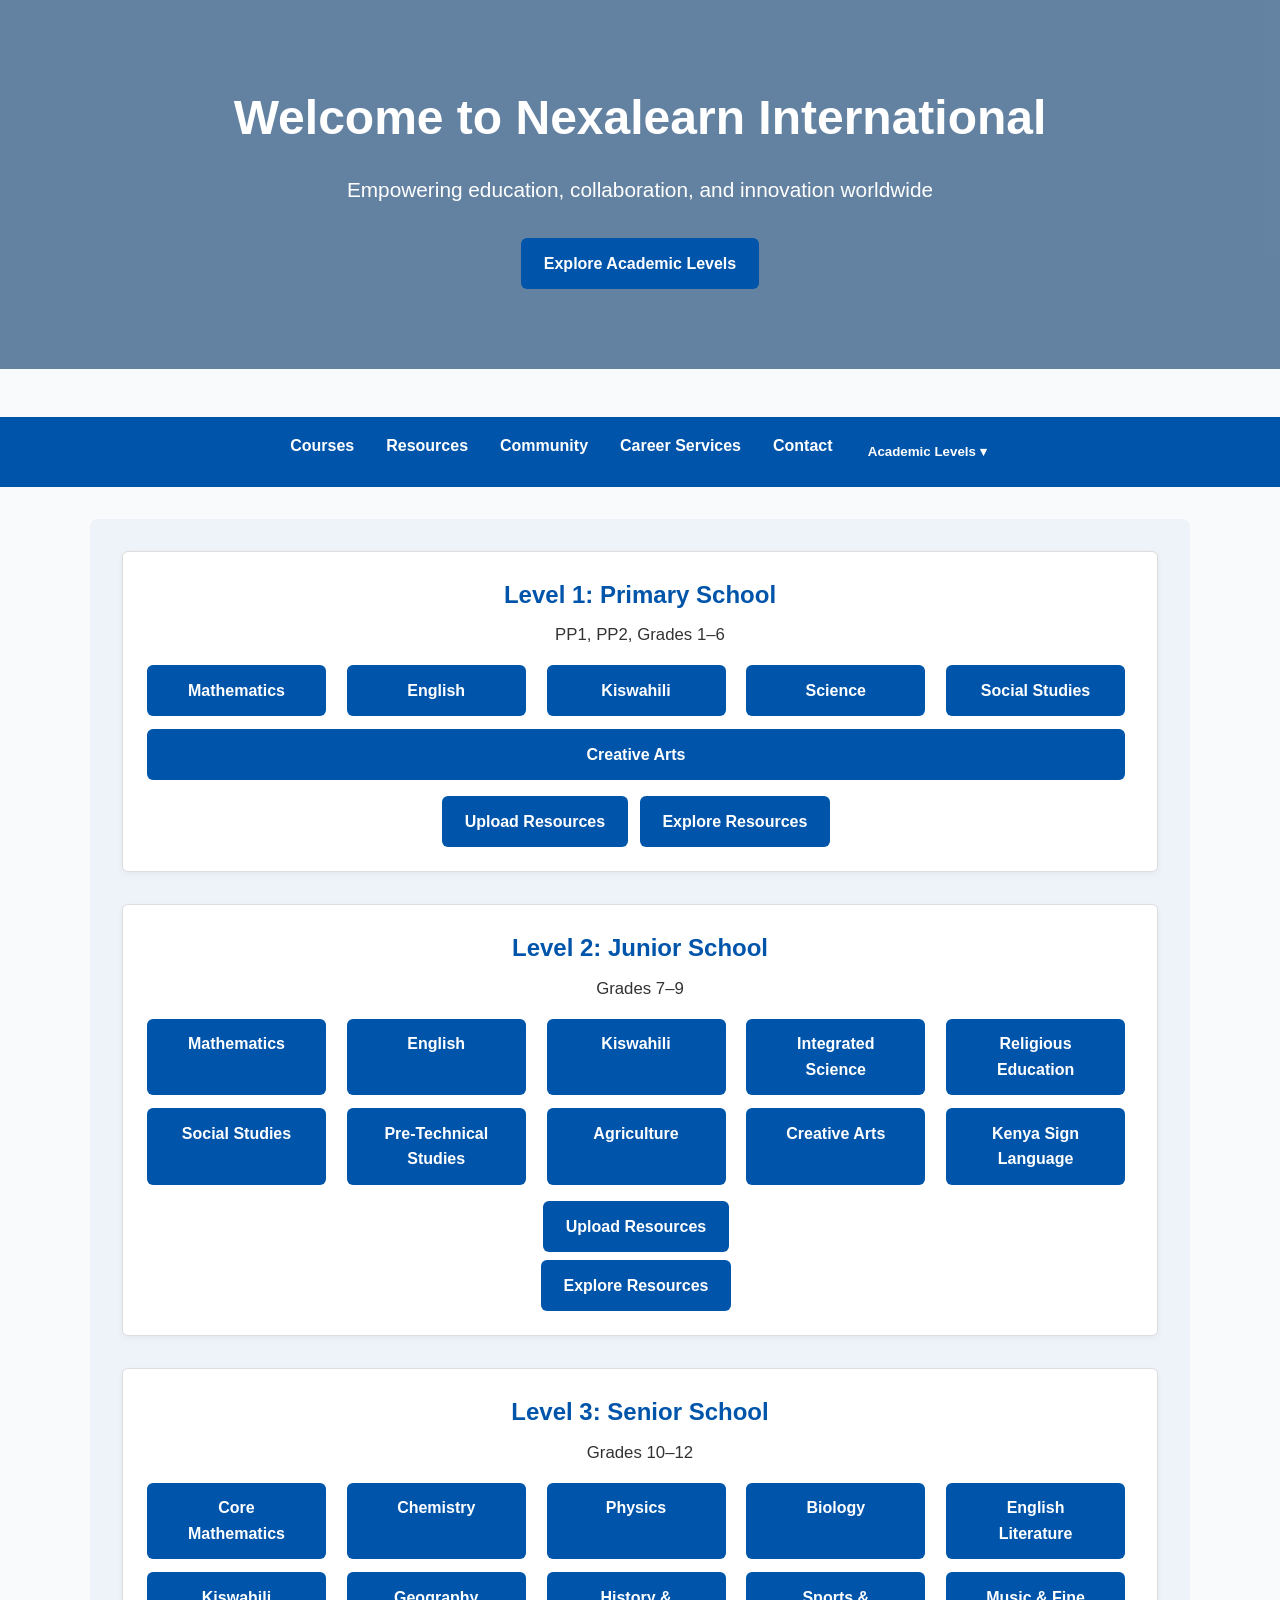
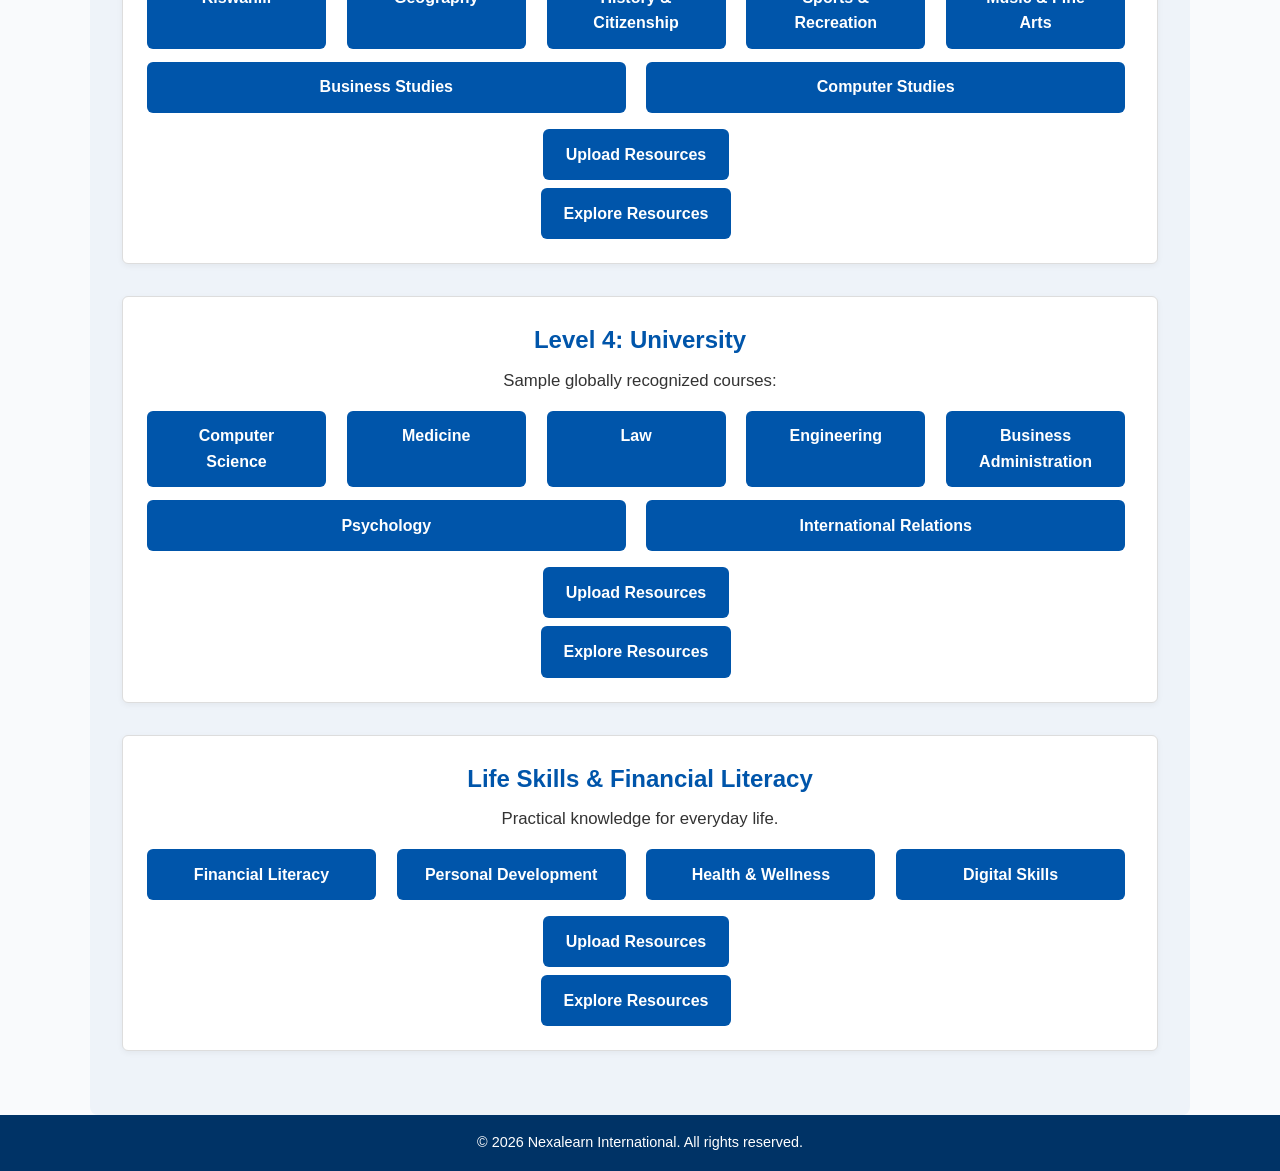
==== commit f5026d7d: "Implement file input feedback for uploads Added file input feedback for resource uploads.  Signed-of" ====
--- a/index.html
+++ b/index.html
@@ -58,6 +58,7 @@
          Upload Resources
         <input type="file" hidden>
        </label>
+      <span class="class-name"></span>
        <a href="#" class="btn">Explore Resources</a>
      </section>
 
@@ -82,7 +83,7 @@
          Upload Resources
        <input type="file" hidden>
        </label>
-
+        <span class="file-name"></span>
         <a href="#" class="btn">Explore Resources</a>
      </section>
 
@@ -109,7 +110,7 @@
      Upload Resources
      <input type="file" hidden>
      </label>
-
+     <span class="file-name"></span>
      <a href="#" class="btn">Explore Resources</a>
    </section>
 
@@ -131,7 +132,7 @@
        Upload Resources
       <input type="file" hidden>
       </label>
-
+       <span class="file-name"></span>
        <a href="#" class="btn">Explore Resources</a>
      </section>
 
@@ -150,6 +151,7 @@
        Upload Resources
       <input type="file" hidden>
       </label>
+      <span class="file-name"></span>
       <a href="#" class="btn">Explore Resources</a>
    </section>
   </main>
@@ -168,4 +170,13 @@
     });
   </script>
 </body>
+  <script>
+  // Handle file picker feedback
+  document.querySelectorAll('.file-input').forEach(input => {
+    input.addEventListener('change', function() {
+      const fileName = this.files.length > 0 ? this.files[0].name : "No file selected";
+      this.closest('section').querySelector('.file-name').textContent = "Selected: " + fileName;
+    });
+  });
+</script>
 </html>
--- a/styles.css
+++ b/styles.css
@@ -263,4 +263,43 @@
   flex: 1 1 150px;
   text-align: center;
 }
-
+/* Upload Button Styling */
+.upload-btn {
+  cursor: pointer;
+  position: relative;
+}
+
+.upload-btn input[type="file"] {
+  position: absolute;
+  left: 0;
+  top: 0;
+  opacity: 0;
+  cursor: pointer;
+  width: 100%;
+  height: 100%;
+}
+/* Upload Button Styling */
+.upload-btn {
+  cursor: pointer;
+  position: relative;
+}
+
+.upload-btn input[type="file"] {
+  position: absolute;
+  left: 0;
+  top: 0;
+  opacity: 0;
+  cursor: pointer;
+  width: 100%;
+  height: 100%;
+}
+
+/* File name display */
+.file-name {
+  display: block;
+  margin-top: 0.5rem;
+  font-size: 0.9rem;
+  color: #333;
+  font-style: italic;
+}
+
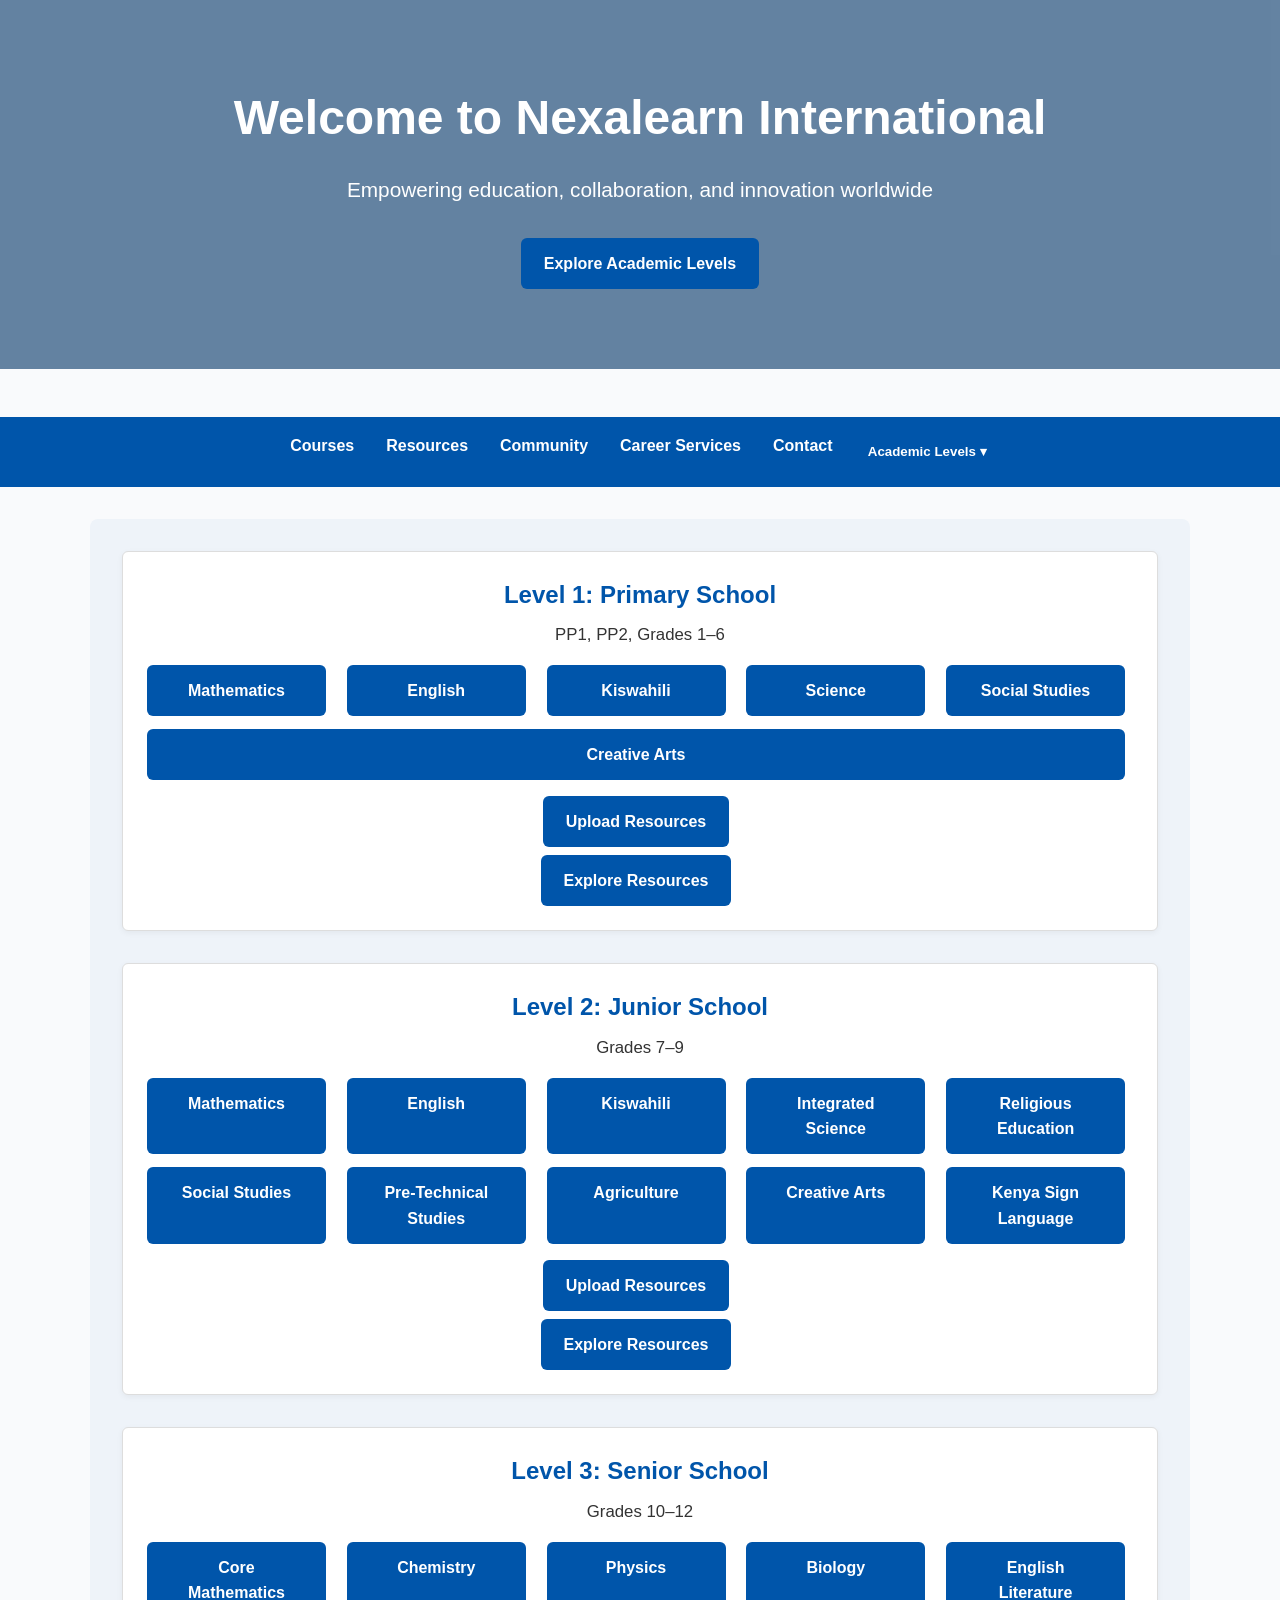
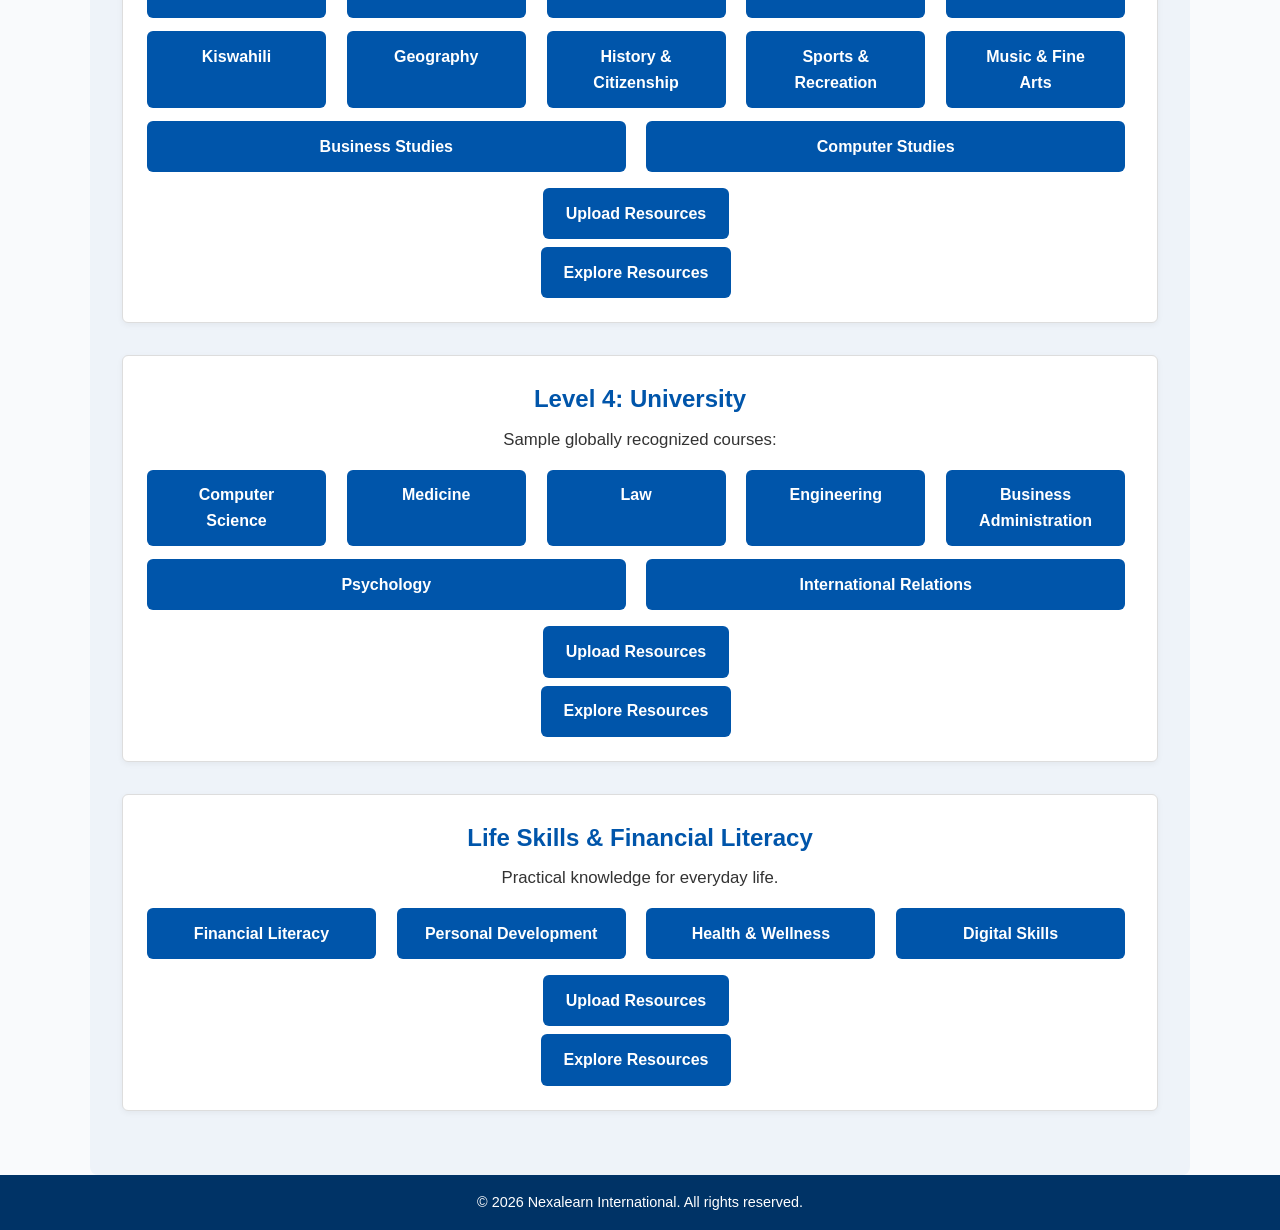
==== commit 3459fd70: "Update index.html Signed-off-by: Sulman-P <odhiambosulman3@gmail.com>" ====
--- a/index.html
+++ b/index.html
@@ -54,11 +54,13 @@
         <a href="resources/arts.html" class="btn">Creative Arts</a>
       </div>
       <!-- Upload Resources Button -->
-      <label class="btn upload-btn">
+      <form action="http://localhost:5000/upload" method="POST" enctype="multipart/form-data">
+         <label class="btn upload-btn">
          Upload Resources
-        <input type="file" hidden>
-       </label>
-      <span class="class-name"></span>
+         <input type="file" name="resource" class="file-input" onchange="this.form.submit()">
+        </label>
+      </form>
+      <span class="file-name"></span>
        <a href="#" class="btn">Explore Resources</a>
      </section>
 
@@ -79,10 +81,12 @@
         <a href="resources/signlanguage.html" class="btn">Kenya Sign Language</a>
       </div>
       <!-- Upload Resources Button -->
-      <label class="btn upload-btn">
-         Upload Resources
-       <input type="file" hidden>
+      <form action="http://localhost:5000/upload" method="POST" enctype="multipart/form-data">
+       <label class="btn upload-btn">
+       Upload Resources
+       <input type="file" name="resource" class="file-input" onchange="this.form.submit()">
        </label>
+     </form>
         <span class="file-name"></span>
         <a href="#" class="btn">Explore Resources</a>
      </section>
@@ -106,11 +110,13 @@
         <a href="resources/computer.html" class="btn">Computer Studies</a>
       </div>
      <!-- Upload Resources Button -->
-  <label class="btn upload-btn">
-     Upload Resources
-     <input type="file" hidden>
-     </label>
-     <span class="file-name"></span>
+     <form action="http://localhost:5000/upload" method="POST" enctype="multipart/form-data">
+     <label class="btn upload-btn">
+      Upload Resources
+     <input type="file" name="resource" class="file-input" onchange="this.form.submit()">
+      </label>
+    </form>
+    <span class="file-name"></span>
      <a href="#" class="btn">Explore Resources</a>
    </section>
 
@@ -128,10 +134,12 @@
         <a href="resources/intlrelations.html" class="btn">International Relations</a>
       </div>
       <!-- Upload Resources Button -->
-     <label class="btn upload-btn">
-       Upload Resources
-      <input type="file" hidden>
+     <form action="http://localhost:5000/upload" method="POST" enctype="multipart/form-data">
+       <label class="btn upload-btn">
+      Upload Resources
+       <input type="file" name="resource" class="file-input" onchange="this.form.submit()">
       </label>
+   </form>
        <span class="file-name"></span>
        <a href="#" class="btn">Explore Resources</a>
      </section>
@@ -147,10 +155,12 @@
         <a href="resources/digital.html" class="btn">Digital Skills</a>
       </div>
       <!-- Upload Resources Button -->
+     <form action="http://localhost:5000/upload" method="POST" enctype="multipart/form-data">
      <label class="btn upload-btn">
-       Upload Resources
-      <input type="file" hidden>
-      </label>
+      Upload Resources
+      <input type="file" name="resource" class="file-input" onchange="this.form.submit()">
+     </label>
+    </form>
       <span class="file-name"></span>
       <a href="#" class="btn">Explore Resources</a>
    </section>
